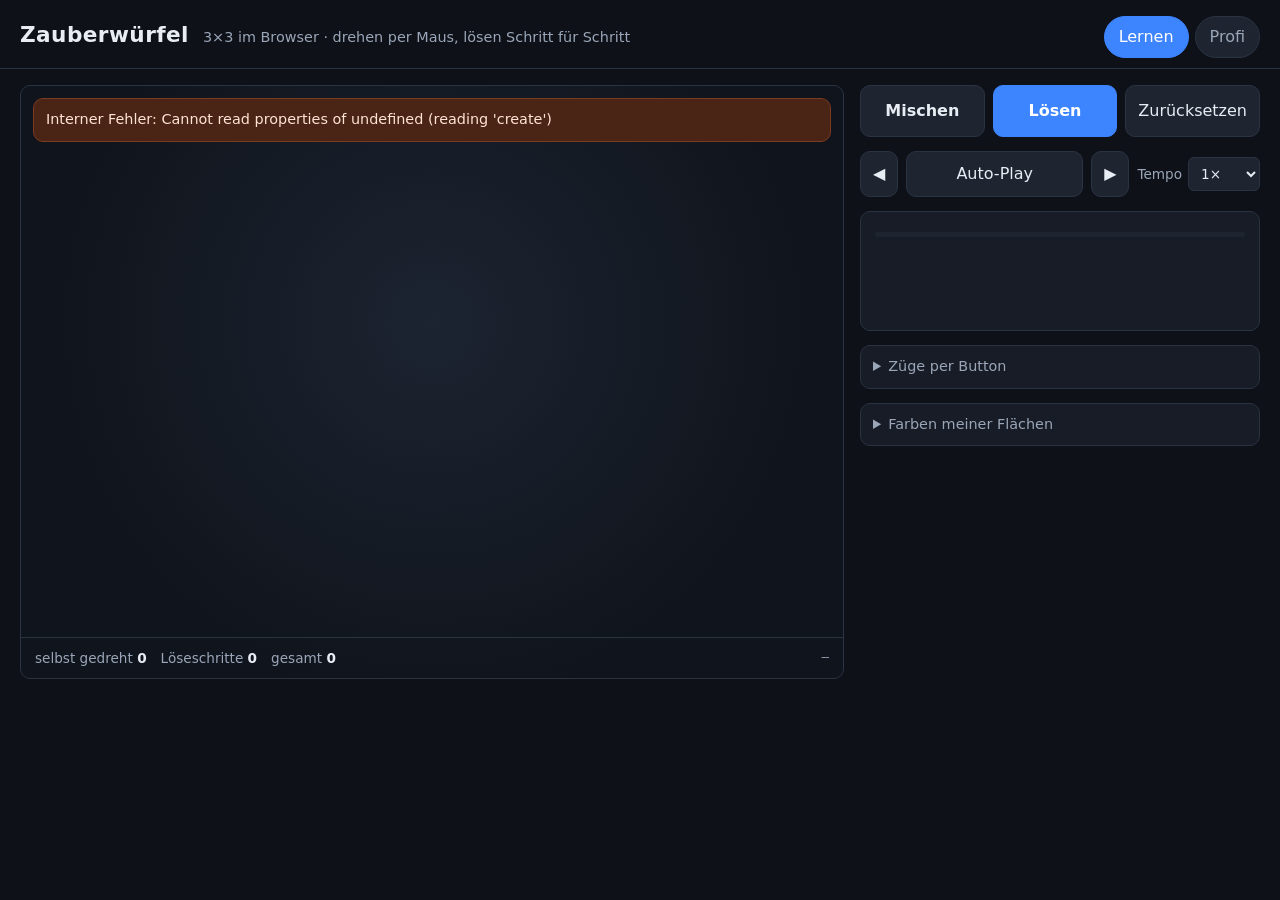
==== index.html @ 586ad93f "Oberfläche mit Zählern, Schritt-Wiedergabe und Farbschema" ====
<!DOCTYPE html>
<html lang="de">
<head>
<meta charset="utf-8">
<meta name="viewport" content="width=device-width, initial-scale=1">
<title>Zauberwürfel · 3×3 im Browser</title>
<link rel="stylesheet" href="css/styles.css">
</head>
<body>

<header class="kopf">
  <h1>Zauberwürfel</h1>
  <p class="kurz">3×3 im Browser · drehen per Maus, lösen Schritt für Schritt</p>
  <div class="modus" role="group" aria-label="Löse-Modus">
    <button id="modus-lbl" data-modus="lbl" class="an">Lernen</button>
    <button id="modus-profi" data-modus="profi">Profi</button>
  </div>
</header>

<main class="bereich">
  <section class="buehne">
    <div id="banner" class="banner versteckt"></div>
    <canvas id="buehne" aria-label="Drei-darstellung des Zauberwürfels"></canvas>
    <div class="buehne-unten">
      <div class="zaehler">
        <span>selbst gedreht <b id="zaehler-manuell">0</b></span>
        <span>Löseschritte <b id="zaehler-loesung">0</b></span>
        <span>gesamt <b id="zaehler-gesamt">0</b></span>
      </div>
      <div id="scramble" class="scramble" title="letzte Mischfolge">—</div>
    </div>
  </section>

  <aside class="seite">
    <div class="gruppe haupt">
      <button id="mischen" class="groß">Mischen</button>
      <button id="loesen" class="groß akzent">Lösen</button>
      <button id="zuruecksetzen">Zurücksetzen</button>
    </div>

    <div class="gruppe wiedergabe">
      <button id="schritt-rueckwaerts" title="Schritt zurück">◀</button>
      <button id="auto" class="breit">Auto-Play</button>
      <button id="schritt-vorwaerts" title="Schritt weiter">▶</button>
      <label class="tempo">Tempo
        <select id="geschwindigkeit">
          <option value="0.5">0,5×</option>
          <option value="1" selected>1×</option>
          <option value="2">2×</option>
          <option value="4">4×</option>
        </select>
      </label>
    </div>

    <div class="erklaerung">
      <h2 id="phasen-titel"></h2>
      <p id="phasen-text"></p>
      <p id="schritt-info" class="zug-info"></p>
      <div class="fortschritts-leiste"><div id="fortschritt"></div></div>
      <p id="fortschritt-text" class="klein"></p>
      <p id="plan-info" class="klein"></p>
    </div>

    <details class="gruppe box">
      <summary>Züge per Button</summary>
      <div id="zug-buttons" class="zug-buttons"></div>
      <p class="klein">Tastatur: <b>U D L R F B</b> dreht, <b>Shift</b> + Taste dreht zurück,
        zweites Drücken mit <b>2</b> ergibt den halben Zug, <b>Leertaste</b> startet Auto-Play.</p>
    </details>

    <details class="gruppe box">
      <summary>Farben meiner Flächen</summary>
      <div id="flaechen-farben" class="farben"></div>
      <label class="voreinstellung">Voreinstellung
        <select id="farb-voreinstellung"><option value="">— bitte wählen —</option></select>
      </label>
      <p id="farben-namen" class="klein"></p>
      <p class="klein">Die Erklärtexte verwenden diese Farbnamen, die Reihenfolge der Flächen
        bleibt wie beim Würfel üblich.</p>
    </details>
  </aside>
</main>

<script src="vendor/three.min.js"></script>
<script src="js/cube-state.js"></script>
<script src="js/color-scheme.js"></script>
<script src="js/scramble.js"></script>
<script src="js/solver-common.js"></script>
<script src="js/solver-twophase.js"></script>
<script src="js/solver-lbl.js"></script>
<script src="js/cube3d.js"></script>
<script src="js/ui.js"></script>
<script src="js/main.js"></script>
</body>
</html>
---- css/styles.css ----
/* Zauberwürfel — ruhiges dunkles Layout, big stage, Panel rechts */

:root {
  --bg: #0e1118;
  --flaeche: #171c26;
  --feld: #1e2531;
  --text: #e8ecf3;
  --text-ab: #9aa6b8;
  --kante: #2a3342;
  --akzent: #3d84ff;
  --radius: 10px;
}

* { box-sizing: border-box; }

body {
  margin: 0;
  background: var(--bg);
  color: var(--text);
  font: 16px/1.5 system-ui, "Segoe UI", Roboto, Ubuntu, sans-serif;
}

/* --------------------------------------------------------------- Kopf */

.kopf {
  display: flex;
  flex-wrap: wrap;
  align-items: baseline;
  gap: 14px;
  padding: 16px 20px 10px;
  border-bottom: 1px solid var(--kante);
}
.kopf h1 { margin: 0; font-size: 1.35rem; letter-spacing: .02em; }
.kopf .kurz { margin: 0; color: var(--text-ab); font-size: .9rem; flex: 1 1 200px; }

.modus { display: flex; gap: 6px; }
.modus button {
  background: var(--feld);
  border: 1px solid var(--kante);
  color: var(--text-ab);
  padding: 8px 14px;
  border-radius: 999px;
  cursor: pointer;
}
.modus button.an { background: var(--akzent); border-color: var(--akzent); color: #fff; }

/* ------------------------------------------------------- Bühne & Seite */

.bereich {
  display: grid;
  grid-template-columns: minmax(320px, 1fr) minmax(320px, 400px);
  gap: 16px;
  padding: 16px 20px 28px;
  align-items: start;
}
@media (max-width: 900px) {
  .bereich { grid-template-columns: 1fr; }
}

.buehne {
  position: relative;
  background: radial-gradient(circle at 50% 40%, #1c2431, #10141c 70%);
  border: 1px solid var(--kante);
  border-radius: var(--radius);
  min-height: 420px;
  height: min(66vh, 640px);
  display: flex;
  flex-direction: column;
}
#buehne {
  flex: 1;
  width: 100%;
  display: block;
  touch-action: none;
  cursor: grab;
}
#buehne:active { cursor: grabbing; }

.buehne-unten {
  display: flex;
  flex-wrap: wrap;
  gap: 8px 18px;
  align-items: center;
  padding: 10px 14px;
  border-top: 1px solid var(--kante);
  font-size: .85rem;
  color: var(--text-ab);
}
.zaehler { display: flex; gap: 14px; flex-wrap: wrap; }
.zaehler b { color: var(--text); font-variant-numeric: tabular-nums; }
.scramble {
  flex: 1 1 200px;
  text-align: right;
  color: var(--text-ab);
  font-family: ui-monospace, Menlo, Consolas, monospace;
  font-size: .78rem;
  overflow: hidden;
  white-space: nowrap;
  text-overflow: ellipsis;
}

.banner {
  position: absolute;
  inset: 12px 12px auto 12px;
  background: #4a2415;
  border: 1px solid #7c3a22;
  color: #ffe3d5;
  padding: 10px 12px;
  border-radius: var(--radius);
  font-size: .9rem;
  z-index: 3;
}
.versteckt { display: none; }

/* ------------------------------------------------------------- Seite */

.seite { display: flex; flex-direction: column; gap: 14px; }

.gruppe { display: flex; gap: 8px; flex-wrap: wrap; }
.gruppe.haupt button { flex: 1 1 120px; }

button {
  background: var(--feld);
  color: var(--text);
  border: 1px solid var(--kante);
  border-radius: var(--radius);
  padding: 10px 12px;
  font: inherit;
  cursor: pointer;
}
button:hover { background: #26303f; }
button:active { transform: translateY(1px); }
button.groß { padding: 13px 14px; font-weight: 600; }
button.akzent { background: var(--akzent); border-color: var(--akzent); color: #fff; }
button.akzent:hover { background: #4f90ff; }

.wiedergabe { align-items: center; }
.wiedergabe .breit { flex: 1 1 120px; }
.tempo { color: var(--text-ab); font-size: .85rem; display: flex; align-items: center; gap: 6px; }
select {
  background: var(--feld);
  color: var(--text);
  border: 1px solid var(--kante);
  border-radius: 6px;
  padding: 7px 8px;
  font: inherit;
}

.box {
  border: 1px solid var(--kante);
  border-radius: var(--radius);
  padding: 10px 12px;
  background: var(--flaeche);
}
.box summary { cursor: pointer; color: var(--text-ab); font-size: .9rem; }
.box[open] summary { margin-bottom: 10px; }

/* -------------------------------------------------------- Erklärung */

.erklaerung {
  background: var(--flaeche);
  border: 1px solid var(--kante);
  border-radius: var(--radius);
  padding: 12px 14px;
  min-height: 120px;
}
.erklaerung h2 { margin: 0 0 6px; font-size: 1rem; }
.erklaerung p { margin: 0 0 8px; }
#phasen-text { color: #d6dde8; }
.zug-info {
  font-family: ui-monospace, Menlo, Consolas, monospace;
  color: var(--akzent);
  font-weight: 600;
}
.klein { color: var(--text-ab); font-size: .8rem; }

.fortschritts-leiste {
  height: 5px;
  background: var(--feld);
  border-radius: 3px;
  overflow: hidden;
  margin: 6px 0;
}
#fortschritt {
  height: 100%;
  width: 0;
  background: var(--akzent);
  transition: width .25s;
}

/* ------------------------------------------------------- Zug-Buttons */

.zug-buttons { display: grid; grid-template-columns: repeat(2, 1fr); gap: 10px; }
@media (max-width: 520px) { .zug-buttons { grid-template-columns: 1fr; } }
.zug-gruppe {
  border: 1px solid var(--kante);
  border-radius: 8px;
  padding: 8px;
  background: var(--feld);
}
.zug-flaeche { display: block; color: var(--text-ab); font-size: .78rem; margin-bottom: 6px; }
.zug-zeile { display: flex; gap: 6px; }
.zug-zeile button { flex: 1; padding: 8px 6px; font-family: ui-monospace, Menlo, Consolas, monospace; }

/* ----------------------------------------------------------- Farben */

.farben { display: grid; grid-template-columns: repeat(2, 1fr); gap: 8px; margin-bottom: 10px; }
.farbe {
  display: flex;
  align-items: center;
  gap: 8px;
  font-size: .85rem;
  color: var(--text-ab);
  background: var(--feld);
  border: 1px solid var(--kante);
  border-radius: 8px;
  padding: 6px 8px;
}
.farbe input[type="color"] {
  width: 34px;
  height: 26px;
  border: 1px solid var(--kante);
  border-radius: 6px;
  background: none;
  padding: 0;
  cursor: pointer;
}
.voreinstellung { display: flex; align-items: center; gap: 8px; font-size: .85rem; color: var(--text-ab); }
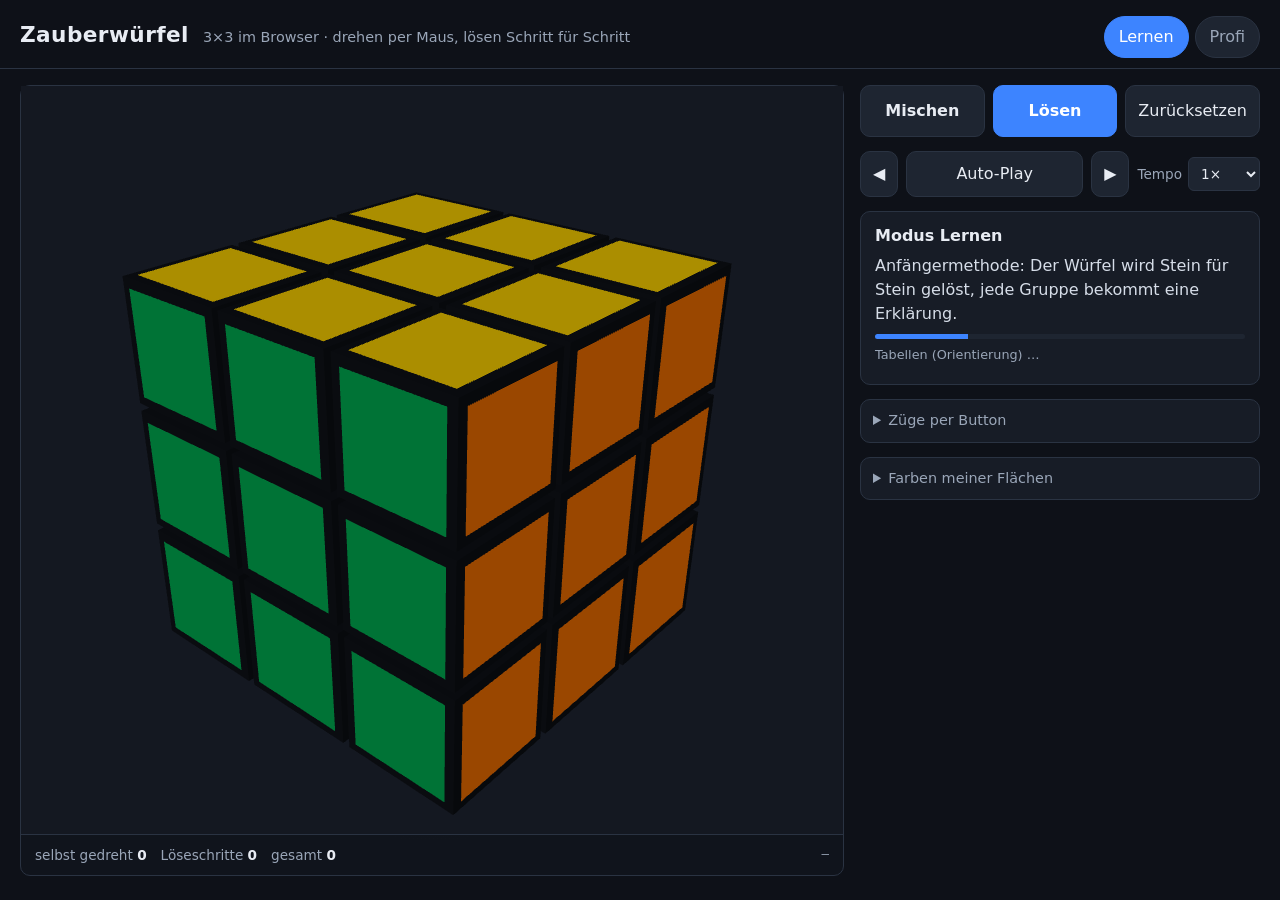
==== commit 89636795: "Canvas vom Layout entkoppeln: Bühne wächst nicht mehr bei jedem Resize" ====
--- a/index.html
+++ b/index.html
@@ -20,7 +20,7 @@
 <main class="bereich">
   <section class="buehne">
     <div id="banner" class="banner versteckt"></div>
-    <canvas id="buehne" aria-label="Drei-darstellung des Zauberwürfels"></canvas>
+    <div class="leinwand"><canvas id="buehne" aria-label="Drei-darstellung des Zauberwürfels"></canvas></div>
     <div class="buehne-unten">
       <div class="zaehler">
         <span>selbst gedreht <b id="zaehler-manuell">0</b></span>
--- a/css/styles.css
+++ b/css/styles.css
@@ -18,6 +18,9 @@
   background: var(--bg);
   color: var(--text);
   font: 16px/1.5 system-ui, "Segoe UI", Roboto, Ubuntu, sans-serif;
+  min-height: 100vh;
+  display: flex;
+  flex-direction: column;
 }
 
 /* --------------------------------------------------------------- Kopf */
@@ -49,12 +52,15 @@
 .bereich {
   display: grid;
   grid-template-columns: minmax(320px, 1fr) minmax(320px, 400px);
+  grid-template-rows: minmax(420px, 1fr);
   gap: 16px;
-  padding: 16px 20px 28px;
-  align-items: start;
-}
+  padding: 16px 20px 24px;
+  flex: 1 1 auto;
+}
+.seite { align-self: start; }
 @media (max-width: 900px) {
-  .bereich { grid-template-columns: 1fr; }
+  .bereich { grid-template-columns: 1fr; grid-template-rows: auto auto; }
+  .buehne { height: 62vh; min-height: 340px; }
 }
 
 .buehne {
@@ -63,13 +69,21 @@
   border: 1px solid var(--kante);
   border-radius: var(--radius);
   min-height: 420px;
-  height: min(66vh, 640px);
   display: flex;
   flex-direction: column;
 }
+/* Der Canvas hängt absolut in der Leinwand: seine Pixelgröße kann das
+   Layout nicht aufblähen, sonst wächst die Bühne bei jedem Resize mit. */
+.leinwand {
+  position: relative;
+  flex: 1 1 auto;
+  min-height: 0;
+}
 #buehne {
-  flex: 1;
+  position: absolute;
+  inset: 0;
   width: 100%;
+  height: 100%;
   display: block;
   touch-action: none;
   cursor: grab;
